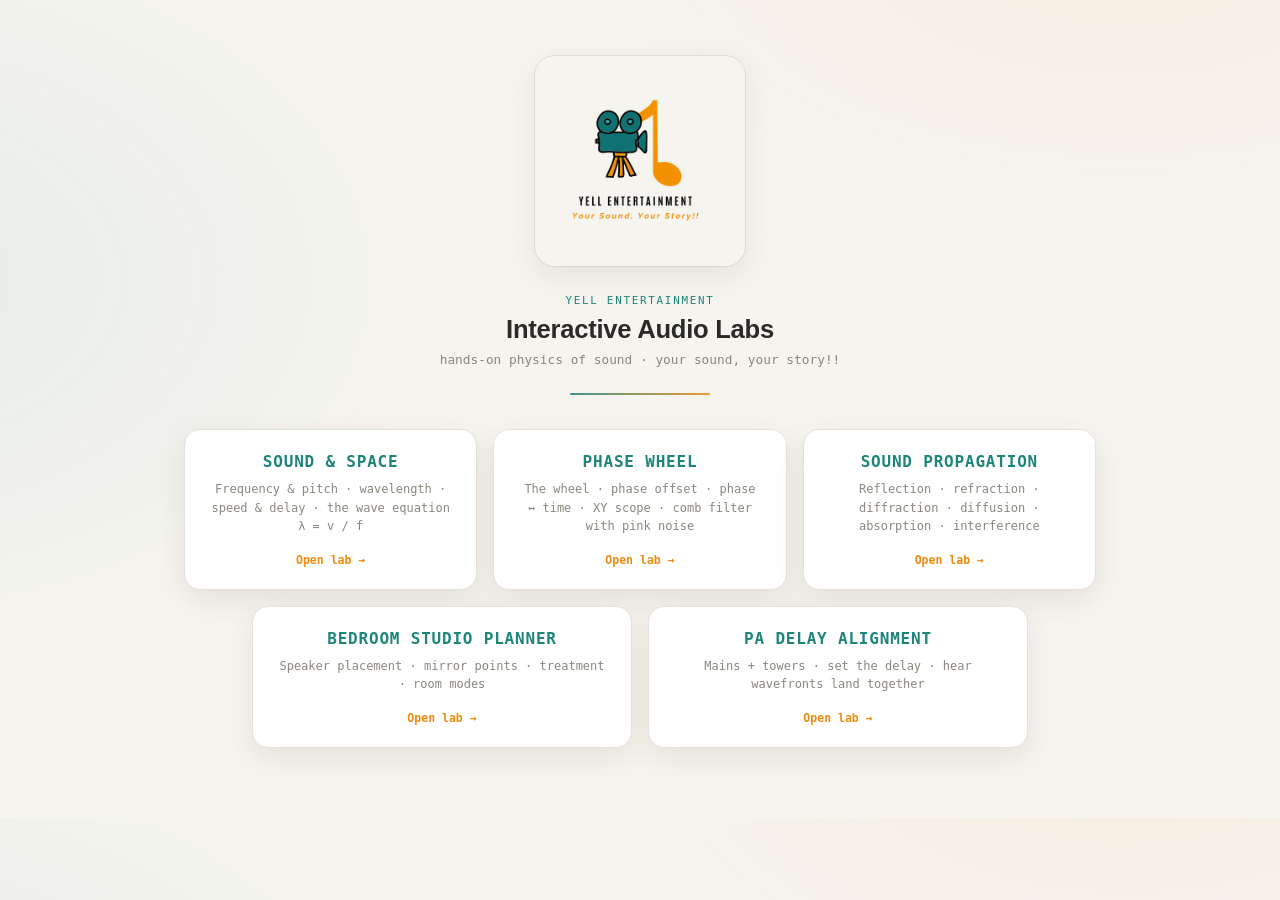
==== index.html @ 00a0c48a "light portal theme" ====
<!DOCTYPE html>
<html lang="en">
<head>
<meta charset="UTF-8">
<meta name="viewport" content="width=device-width, initial-scale=1.0">
<title>Yell Entertainment — Interactive Audio Labs</title>
<link rel="icon" type="image/png" href="yell-logo.png">
<meta property="og:title" content="Yell Entertainment — Interactive Audio Labs">
<meta property="og:description" content="Hands-on physics of sound labs: frequency, phase, propagation, studio setup & PA delay. Your Sound, Your Story!!">
<meta property="og:image" content="og-image.png">
<style>
  :root{
    --bg:#f6f4ef;
    --card:#ffffff;
    --line:#e7e2d8;
    --ink:#2b2a26;
    --muted:#8b877e;
    --teal:#1e857a;
    --teal-soft:#e3f0ee;
    --amber:#ee8c12;
    --amber-soft:#fdeeda;
    --shadow:0 10px 30px rgba(80,65,40,.10);
    --radius:16px;
    --mono: ui-monospace, 'SF Mono', 'JetBrains Mono', Menlo, Consolas, monospace;
    --sans: -apple-system, BlinkMacSystemFont, 'Segoe UI', Inter, Roboto, sans-serif;
  }
  *{box-sizing:border-box;}
  html,body{margin:0;padding:0;color:var(--ink);font-family:var(--sans);}
  body{background:
    radial-gradient(900px 500px at 88% -10%, rgba(238,140,18,.07), transparent 60%),
    radial-gradient(1000px 640px at -12% 34%, rgba(30,133,122,.08), transparent 60%),
    var(--bg);}
  .app{max-width:960px;margin:0 auto;padding:56px 24px 70px;}
  .hero{display:flex;flex-direction:column;align-items:center;text-align:center;}
  .logo{height:210px;width:auto;border-radius:20px;box-shadow:var(--shadow), 0 0 0 1px var(--line);}
  .overline{margin:28px 0 8px;font-family:var(--mono);font-size:0.68rem;letter-spacing:0.16em;text-transform:uppercase;color:var(--teal);}
  h1{font-size:1.6rem;font-weight:700;letter-spacing:-0.01em;margin:0 0 8px;color:var(--ink);}
  .sub{color:var(--muted);font-family:var(--mono);font-size:0.8rem;margin:0 0 26px;}
  .rule{height:2px;width:140px;border-radius:1px;background:linear-gradient(90deg,var(--teal),var(--amber));margin-bottom:34px;opacity:.85;}
  .cards{display:flex;gap:16px;flex-wrap:wrap;justify-content:center;width:100%;}
  .card{flex:1;min-width:260px;max-width:380px;display:flex;flex-direction:column;gap:9px;padding:22px 24px;
        background:var(--card);border:1px solid var(--line);border-radius:var(--radius);
        box-shadow:var(--shadow);text-decoration:none;transition:transform .18s, box-shadow .18s, border-color .18s;}
  .card:hover{transform:translateY(-3px);border-color:var(--teal);box-shadow:0 16px 38px rgba(80,65,40,.15);}
  .card-title{font-family:var(--mono);font-weight:700;letter-spacing:0.05em;text-transform:uppercase;color:var(--teal);}
  .card-desc{font-family:var(--mono);font-size:0.75rem;color:var(--muted);line-height:1.55;}
  .card-cta{font-family:var(--mono);font-size:0.72rem;color:var(--amber);margin-top:8px;font-weight:700;}
  @media (max-width:640px){ .logo{height:160px;} .app{padding-top:40px;} }
</style>
</head>
<body>
<div class="app">
  <main class="hero">
    <img class="logo" src="yell-logo.png" alt="Yell Entertainment — Your Sound, Your Story!!">
    <p class="overline">Yell Entertainment</p>
    <h1>Interactive Audio Labs</h1>
    <p class="sub">hands-on physics of sound · your sound, your story!!</p>
    <div class="rule" aria-hidden="true"></div>
    <div class="cards">
      <a class="card" href="sound-space.html">
        <span class="card-title">Sound &amp; Space</span>
        <span class="card-desc">Frequency &amp; pitch · wavelength · speed &amp; delay · the wave equation λ = v / f</span>
        <span class="card-cta">Open lab →</span>
      </a>
      <a class="card" href="phase-wheel.html">
        <span class="card-title">Phase Wheel</span>
        <span class="card-desc">The wheel · phase offset · phase ↔ time · XY scope · comb filter with pink noise</span>
        <span class="card-cta">Open lab →</span>
      </a>
      <a class="card" href="sound-propagation.html">
        <span class="card-title">Sound Propagation</span>
        <span class="card-desc">Reflection · refraction · diffraction · diffusion · absorption · interference</span>
        <span class="card-cta">Open lab →</span>
      </a>
      <a class="card" href="studio-setup.html">
        <span class="card-title">Bedroom Studio Planner</span>
        <span class="card-desc">Speaker placement · mirror points · treatment · room modes</span>
        <span class="card-cta">Open lab →</span>
      </a>
      <a class="card" href="pa-delay.html">
        <span class="card-title">PA Delay Alignment</span>
        <span class="card-desc">Mains + towers · set the delay · hear wavefronts land together</span>
        <span class="card-cta">Open lab →</span>
      </a>
    </div>
  </main>
</div>
</body>
</html>
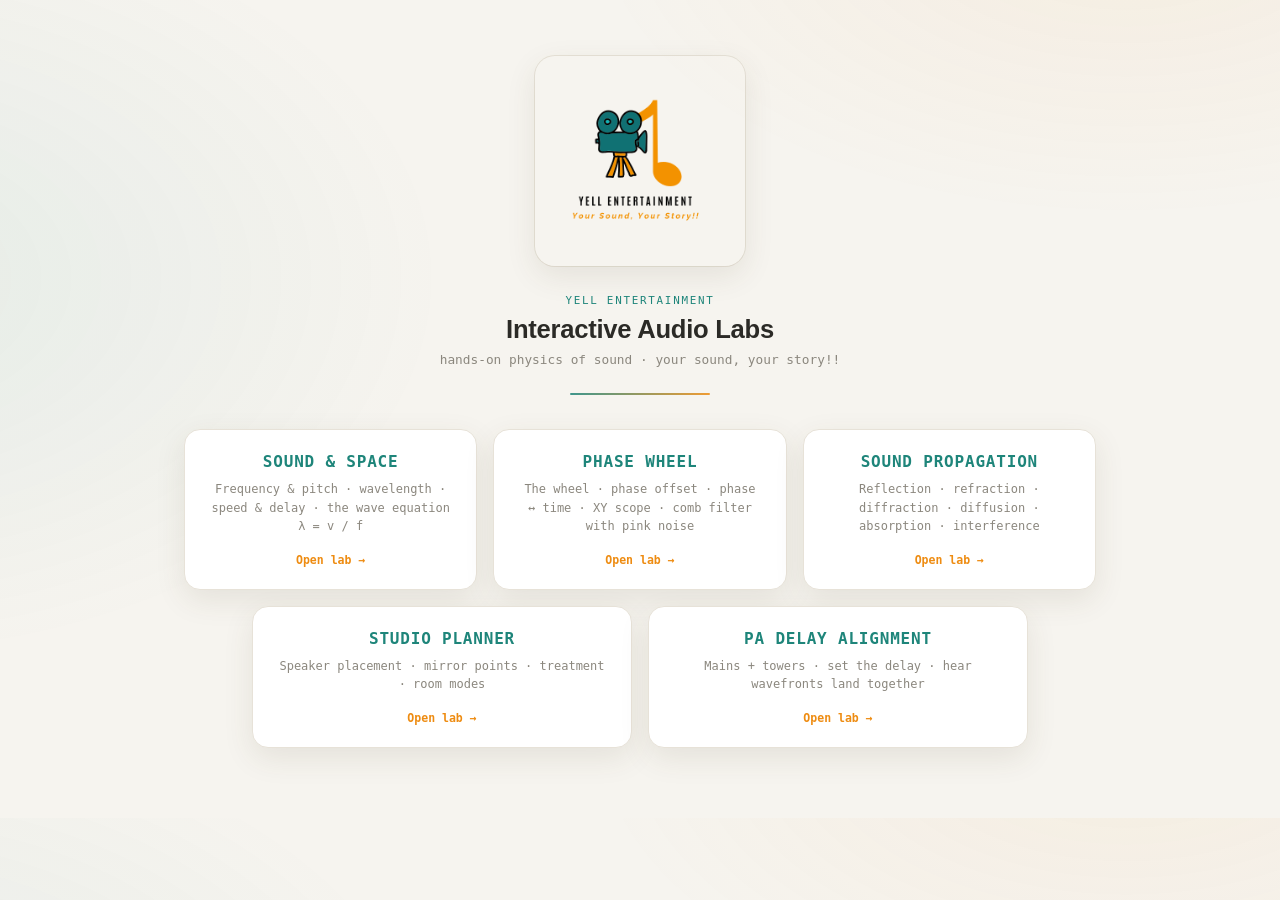
==== commit fd87e967: "studio setup name update" ====
--- a/index.html
+++ b/index.html
@@ -73,7 +73,7 @@
         <span class="card-cta">Open lab →</span>
       </a>
       <a class="card" href="studio-setup.html">
-        <span class="card-title">Bedroom Studio Planner</span>
+        <span class="card-title">Studio Planner</span>
         <span class="card-desc">Speaker placement · mirror points · treatment · room modes</span>
         <span class="card-cta">Open lab →</span>
       </a>
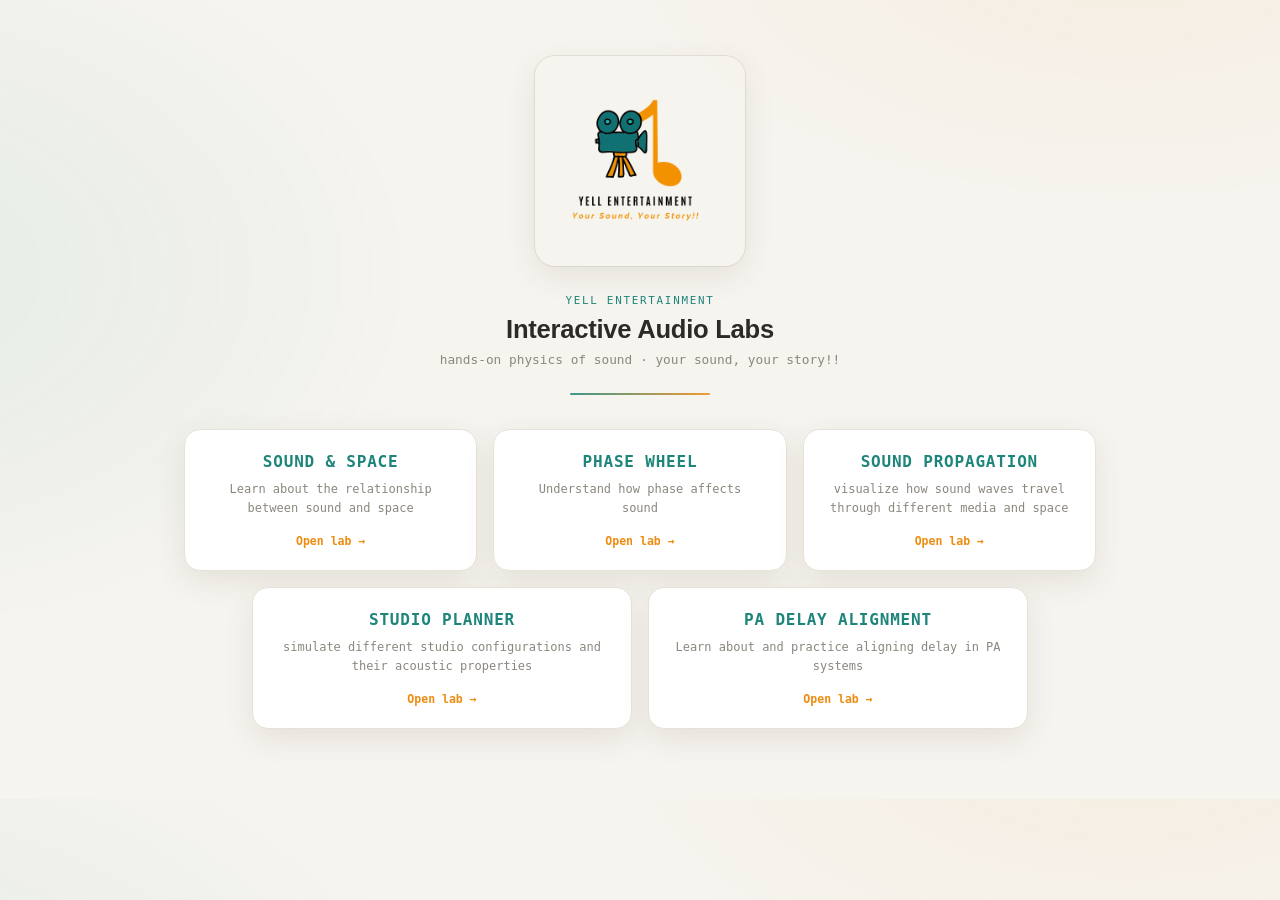
==== commit 6033829e: "updated descriptions" ====
--- a/index.html
+++ b/index.html
@@ -6,7 +6,7 @@
 <title>Yell Entertainment — Interactive Audio Labs</title>
 <link rel="icon" type="image/png" href="yell-logo.png">
 <meta property="og:title" content="Yell Entertainment — Interactive Audio Labs">
-<meta property="og:description" content="Hands-on physics of sound labs: frequency, phase, propagation, studio setup & PA delay. Your Sound, Your Story!!">
+<meta property="og:description" content="Hands-on physics of sound labs: frequency, phase, propagation, studio setup & PA delay.">
 <meta property="og:image" content="og-image.png">
 <style>
   :root{
@@ -59,27 +59,27 @@
     <div class="cards">
       <a class="card" href="sound-space.html">
         <span class="card-title">Sound &amp; Space</span>
-        <span class="card-desc">Frequency &amp; pitch · wavelength · speed &amp; delay · the wave equation λ = v / f</span>
+        <span class="card-desc">Learn about the relationship between sound and space</span>
         <span class="card-cta">Open lab →</span>
       </a>
       <a class="card" href="phase-wheel.html">
         <span class="card-title">Phase Wheel</span>
-        <span class="card-desc">The wheel · phase offset · phase ↔ time · XY scope · comb filter with pink noise</span>
+        <span class="card-desc">Understand how phase affects sound</span>
         <span class="card-cta">Open lab →</span>
       </a>
       <a class="card" href="sound-propagation.html">
         <span class="card-title">Sound Propagation</span>
-        <span class="card-desc">Reflection · refraction · diffraction · diffusion · absorption · interference</span>
+        <span class="card-desc">visualize how sound waves travel through different media and space</span>
         <span class="card-cta">Open lab →</span>
       </a>
       <a class="card" href="studio-setup.html">
         <span class="card-title">Studio Planner</span>
-        <span class="card-desc">Speaker placement · mirror points · treatment · room modes</span>
+        <span class="card-desc">simulate different studio configurations and their acoustic properties</span>
         <span class="card-cta">Open lab →</span>
       </a>
       <a class="card" href="pa-delay.html">
         <span class="card-title">PA Delay Alignment</span>
-        <span class="card-desc">Mains + towers · set the delay · hear wavefronts land together</span>
+        <span class="card-desc">Learn about and practice aligning delay in PA systems</span>
         <span class="card-cta">Open lab →</span>
       </a>
     </div>
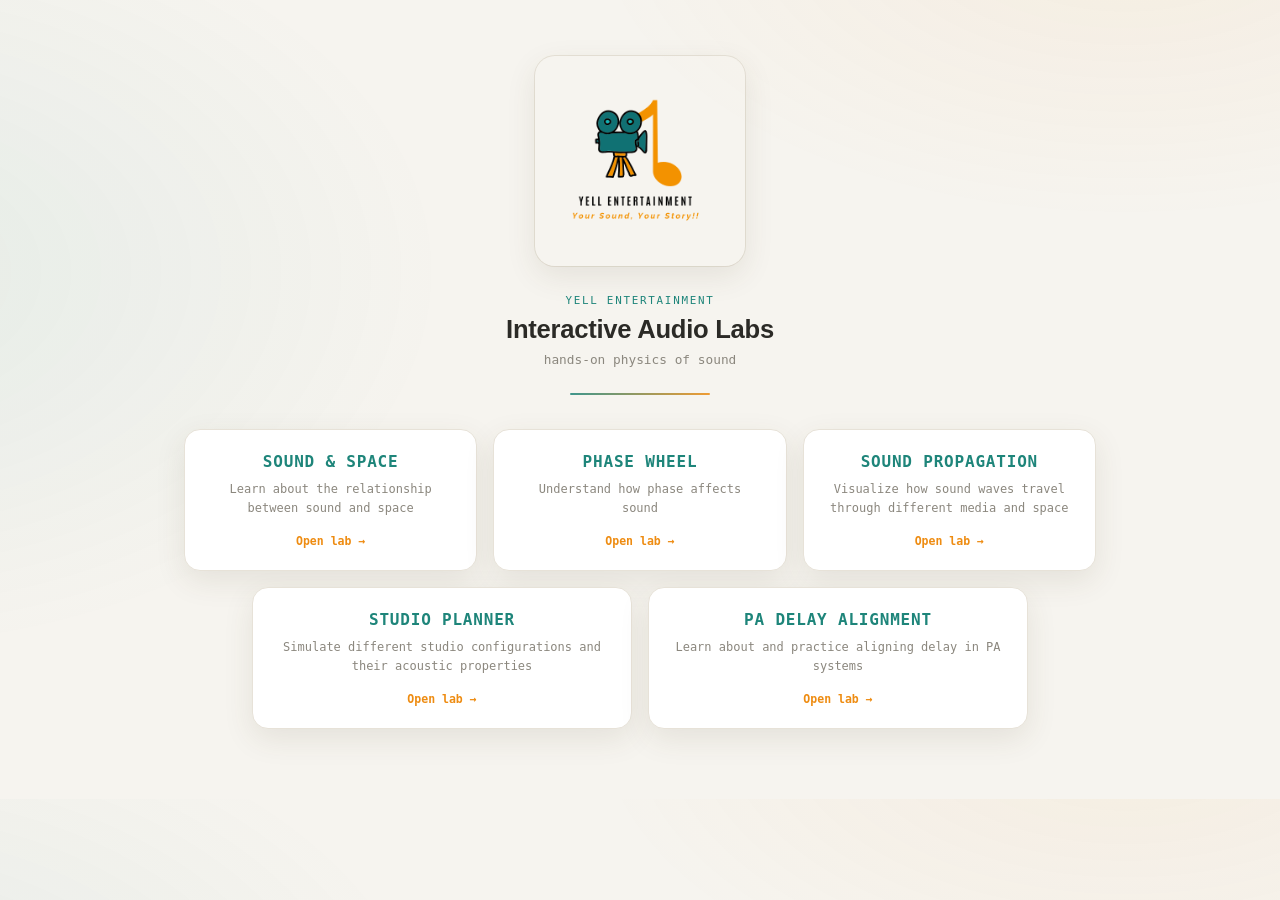
==== commit 94ba504d: "Updated description" ====
--- a/index.html
+++ b/index.html
@@ -6,7 +6,7 @@
 <title>Yell Entertainment — Interactive Audio Labs</title>
 <link rel="icon" type="image/png" href="yell-logo.png">
 <meta property="og:title" content="Yell Entertainment — Interactive Audio Labs">
-<meta property="og:description" content="Hands-on physics of sound labs: frequency, phase, propagation, studio setup & PA delay.">
+<meta property="og:description" content="Hands-on physics of sound">
 <meta property="og:image" content="og-image.png">
 <style>
   :root{
@@ -54,7 +54,7 @@
     <img class="logo" src="yell-logo.png" alt="Yell Entertainment — Your Sound, Your Story!!">
     <p class="overline">Yell Entertainment</p>
     <h1>Interactive Audio Labs</h1>
-    <p class="sub">hands-on physics of sound · your sound, your story!!</p>
+    <p class="sub">hands-on physics of sound</p>
     <div class="rule" aria-hidden="true"></div>
     <div class="cards">
       <a class="card" href="sound-space.html">
@@ -69,12 +69,12 @@
       </a>
       <a class="card" href="sound-propagation.html">
         <span class="card-title">Sound Propagation</span>
-        <span class="card-desc">visualize how sound waves travel through different media and space</span>
+        <span class="card-desc">Visualize how sound waves travel through different media and space</span>
         <span class="card-cta">Open lab →</span>
       </a>
       <a class="card" href="studio-setup.html">
         <span class="card-title">Studio Planner</span>
-        <span class="card-desc">simulate different studio configurations and their acoustic properties</span>
+        <span class="card-desc">Simulate different studio configurations and their acoustic properties</span>
         <span class="card-cta">Open lab →</span>
       </a>
       <a class="card" href="pa-delay.html">
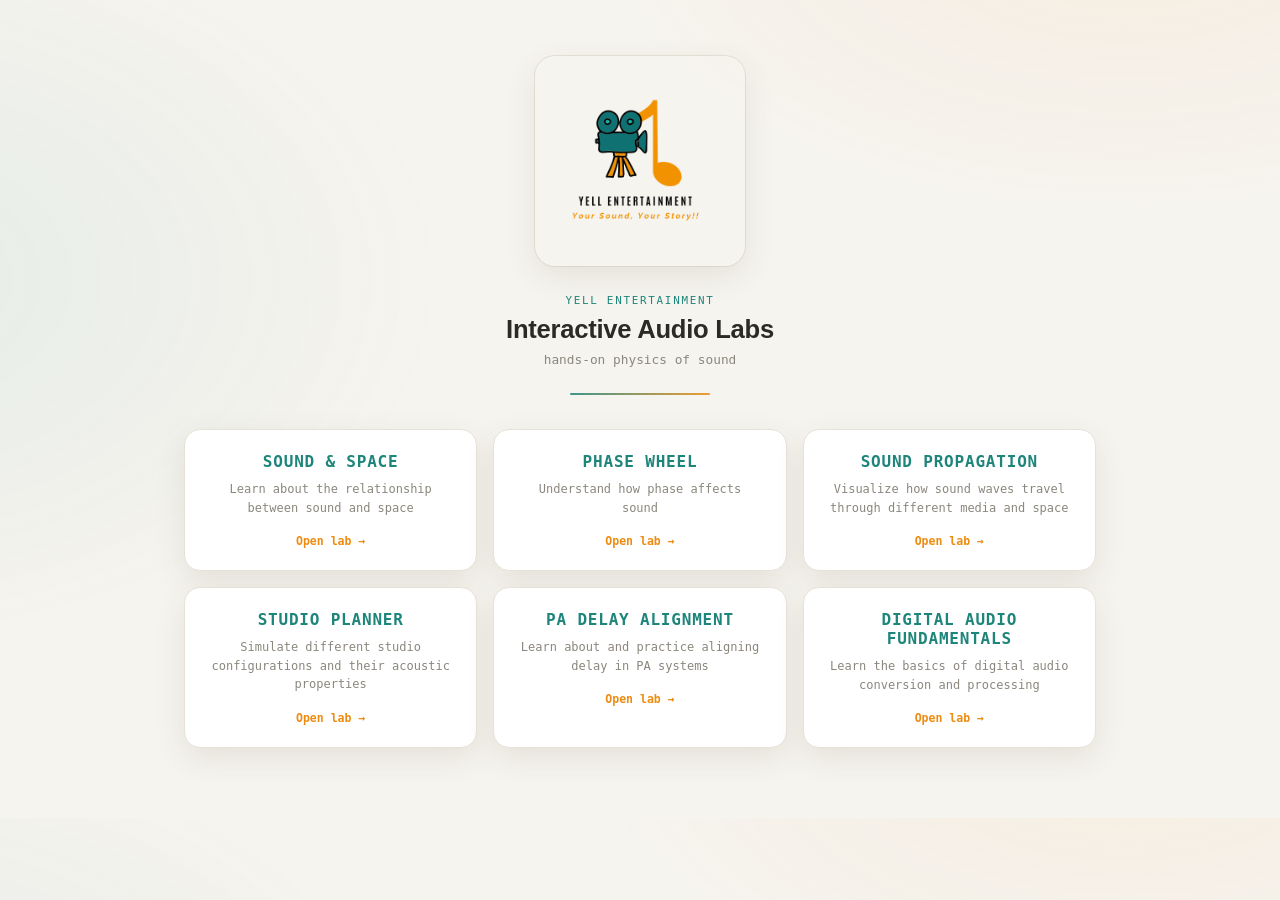
==== commit bfe4d1a8: "added digital audio fundamentals" ====
--- a/index.html
+++ b/index.html
@@ -82,6 +82,11 @@
         <span class="card-desc">Learn about and practice aligning delay in PA systems</span>
         <span class="card-cta">Open lab →</span>
       </a>
+      <a class="card" href="digital-audio-fundamentals.html">
+        <span class="card-title">Digital Audio Fundamentals</span>
+        <span class="card-desc">Learn the basics of digital audio conversion and processing</span>
+        <span class="card-cta">Open lab →</span>
+      </a>
     </div>
   </main>
 </div>
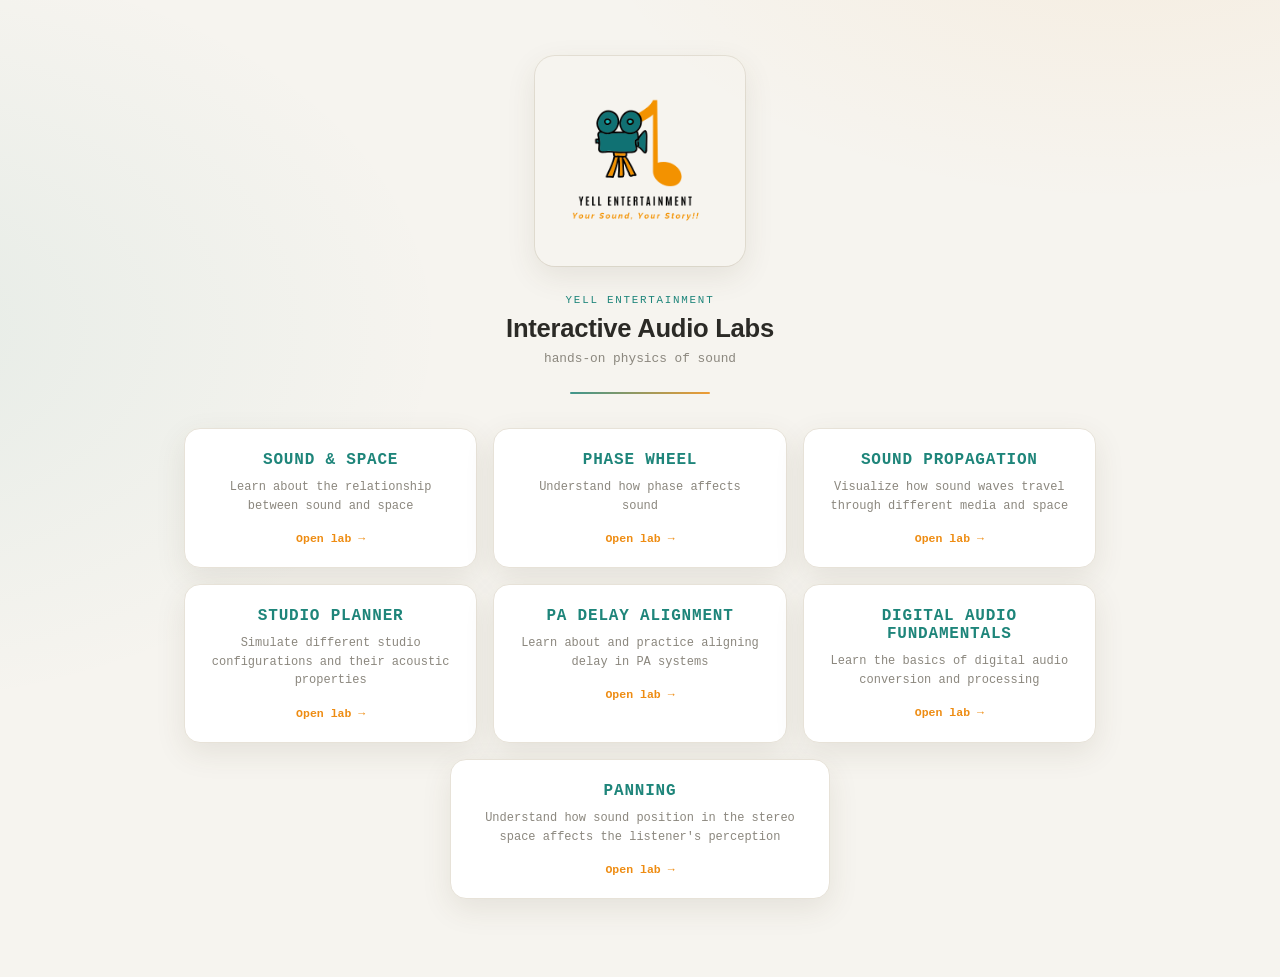
==== commit a20a7020: "added panning" ====
--- a/index.html
+++ b/index.html
@@ -87,6 +87,11 @@
         <span class="card-desc">Learn the basics of digital audio conversion and processing</span>
         <span class="card-cta">Open lab →</span>
       </a>
+      <a class="card" href="panning.html">
+        <span class="card-title">Panning</span>
+        <span class="card-desc">Understand how sound position in the stereo space affects the listener's perception</span>
+        <span class="card-cta">Open lab →</span>
+      </a>
     </div>
   </main>
 </div>
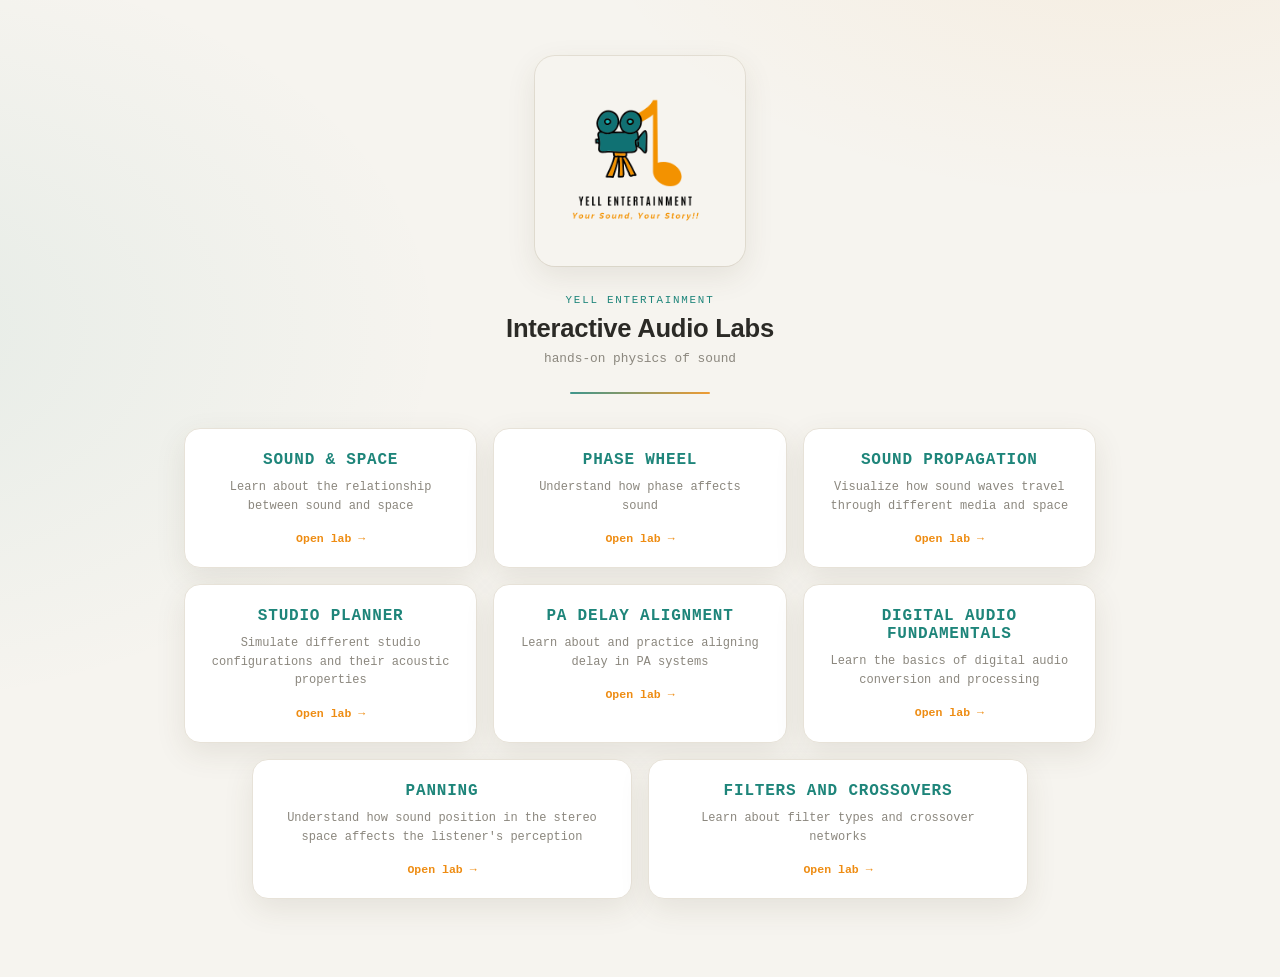
==== commit 8974ef38: "added filters and crossover" ====
--- a/index.html
+++ b/index.html
@@ -92,6 +92,11 @@
         <span class="card-desc">Understand how sound position in the stereo space affects the listener's perception</span>
         <span class="card-cta">Open lab →</span>
       </a>
+      <a class="card" href="filters-and-crossovers.html">
+        <span class="card-title">Filters And Crossovers</span>
+        <span class="card-desc">Learn about filter types and crossover networks</span>
+        <span class="card-cta">Open lab →</span>
+      </a>
     </div>
   </main>
 </div>
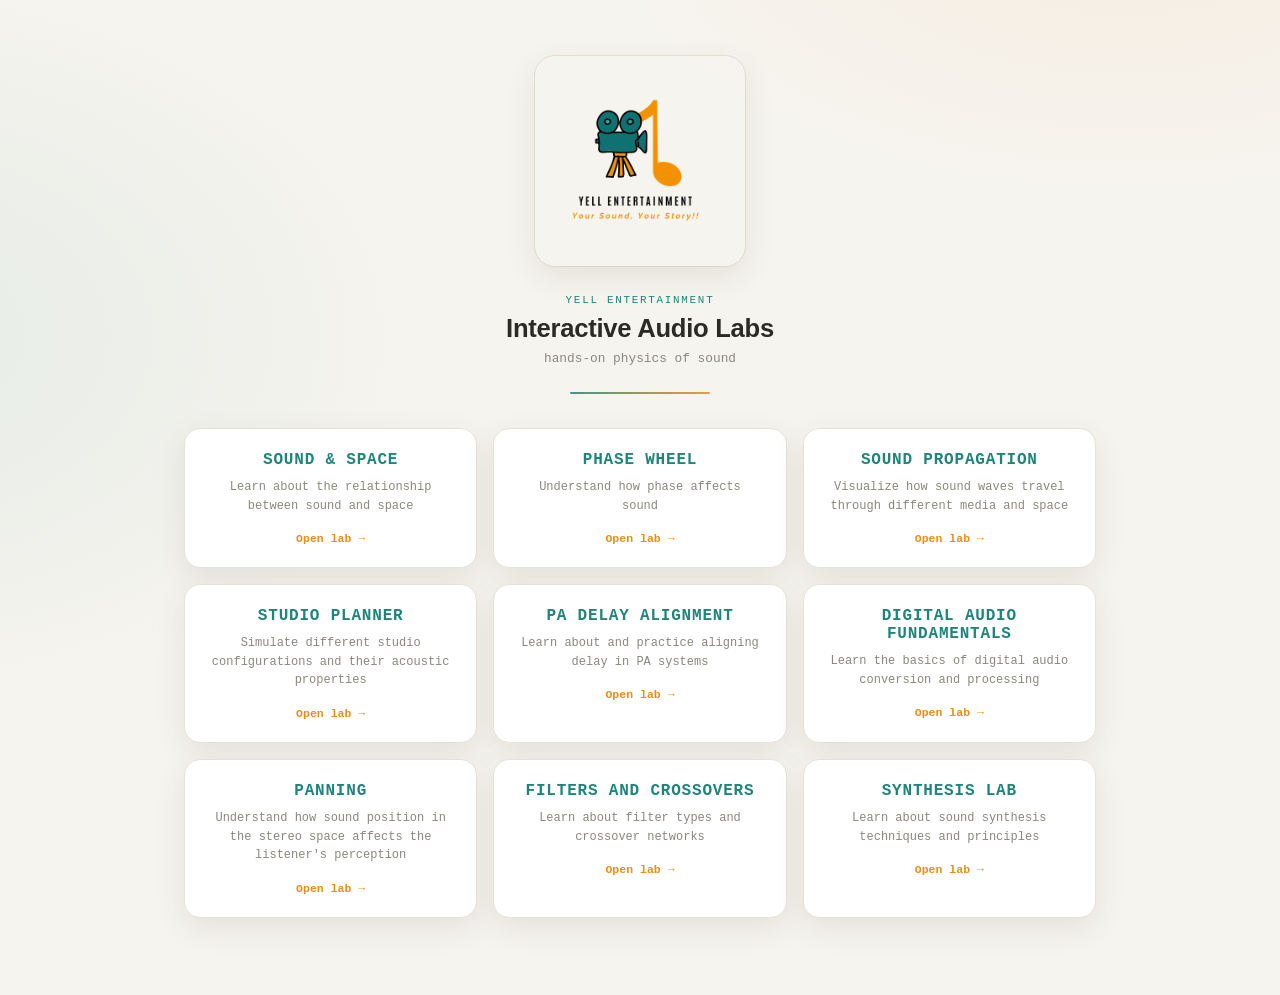
==== commit aa778c43: "added synthesis lab" ====
--- a/index.html
+++ b/index.html
@@ -97,6 +97,11 @@
         <span class="card-desc">Learn about filter types and crossover networks</span>
         <span class="card-cta">Open lab →</span>
       </a>
+      <a class="card" href="synthesis-lab.html">
+        <span class="card-title">Synthesis Lab</span>
+        <span class="card-desc">Learn about sound synthesis techniques and principles</span>
+        <span class="card-cta">Open lab →</span>
+      </a>
     </div>
   </main>
 </div>
